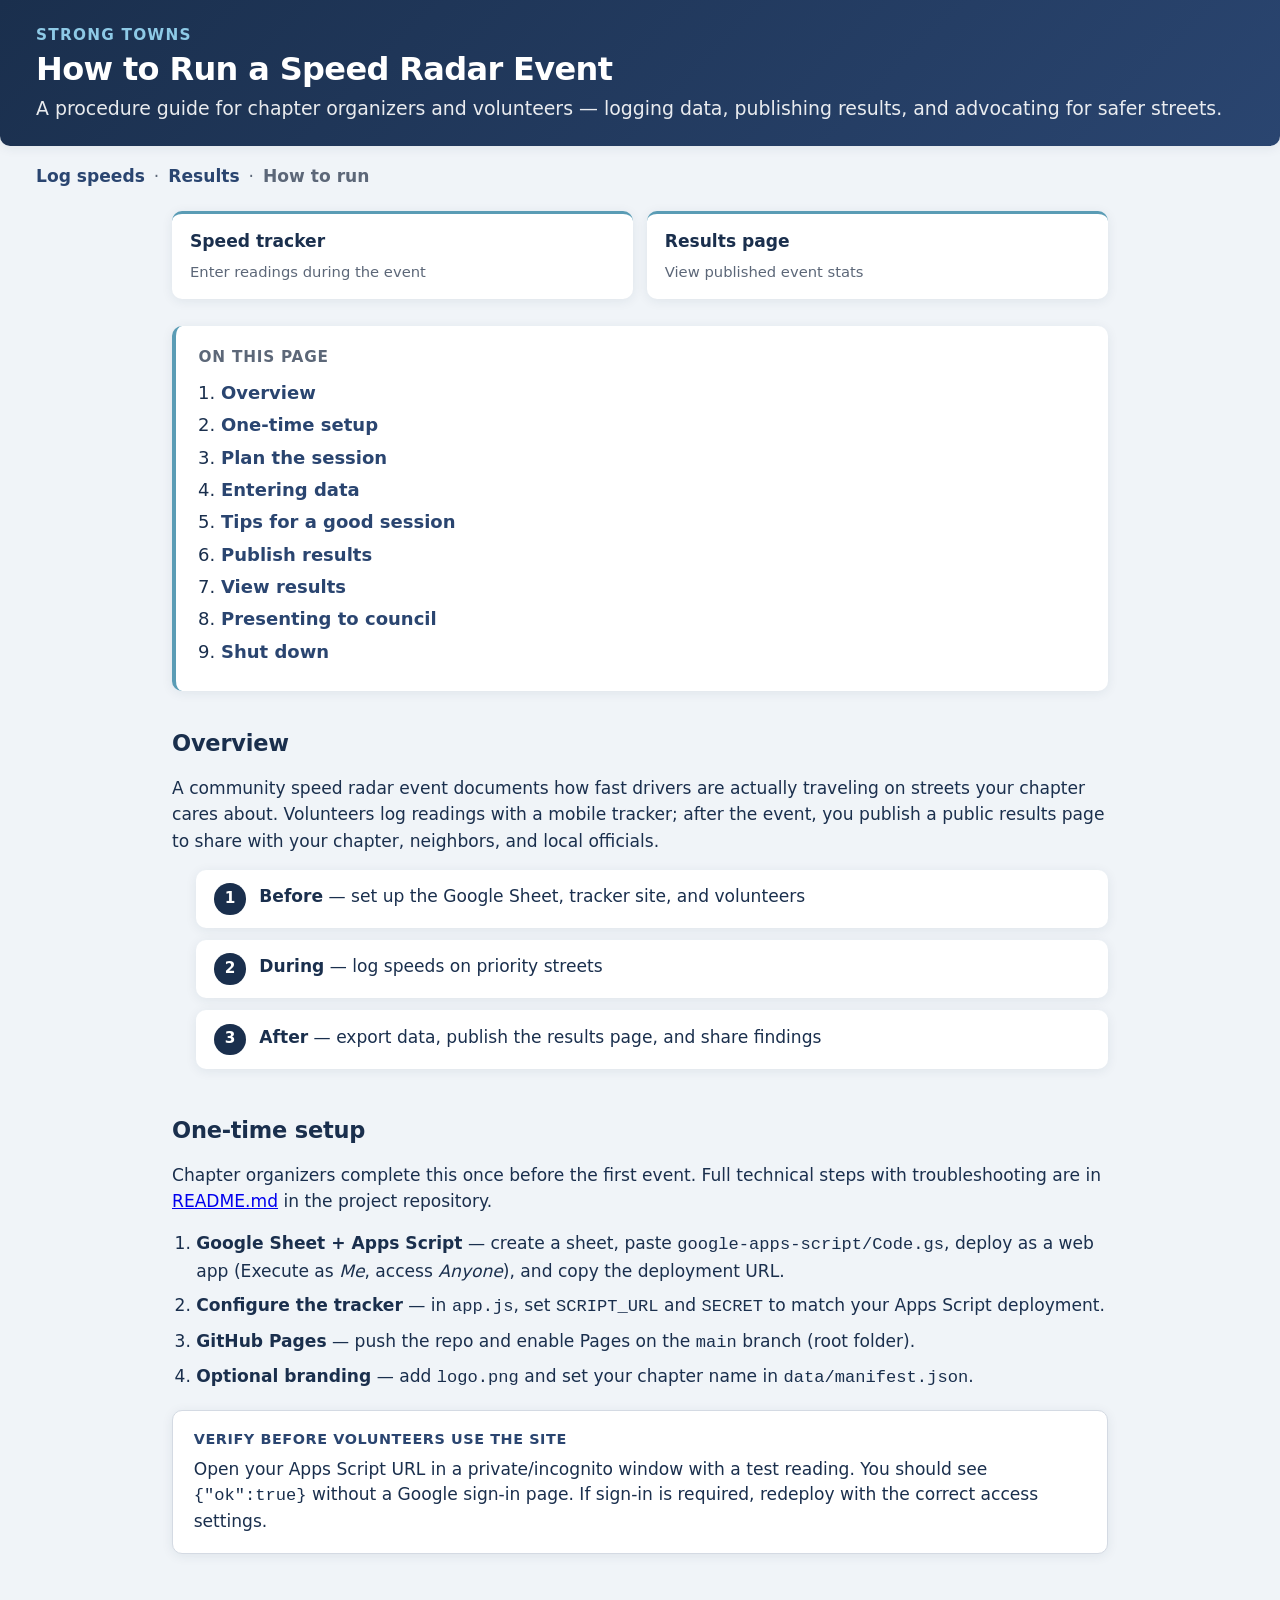
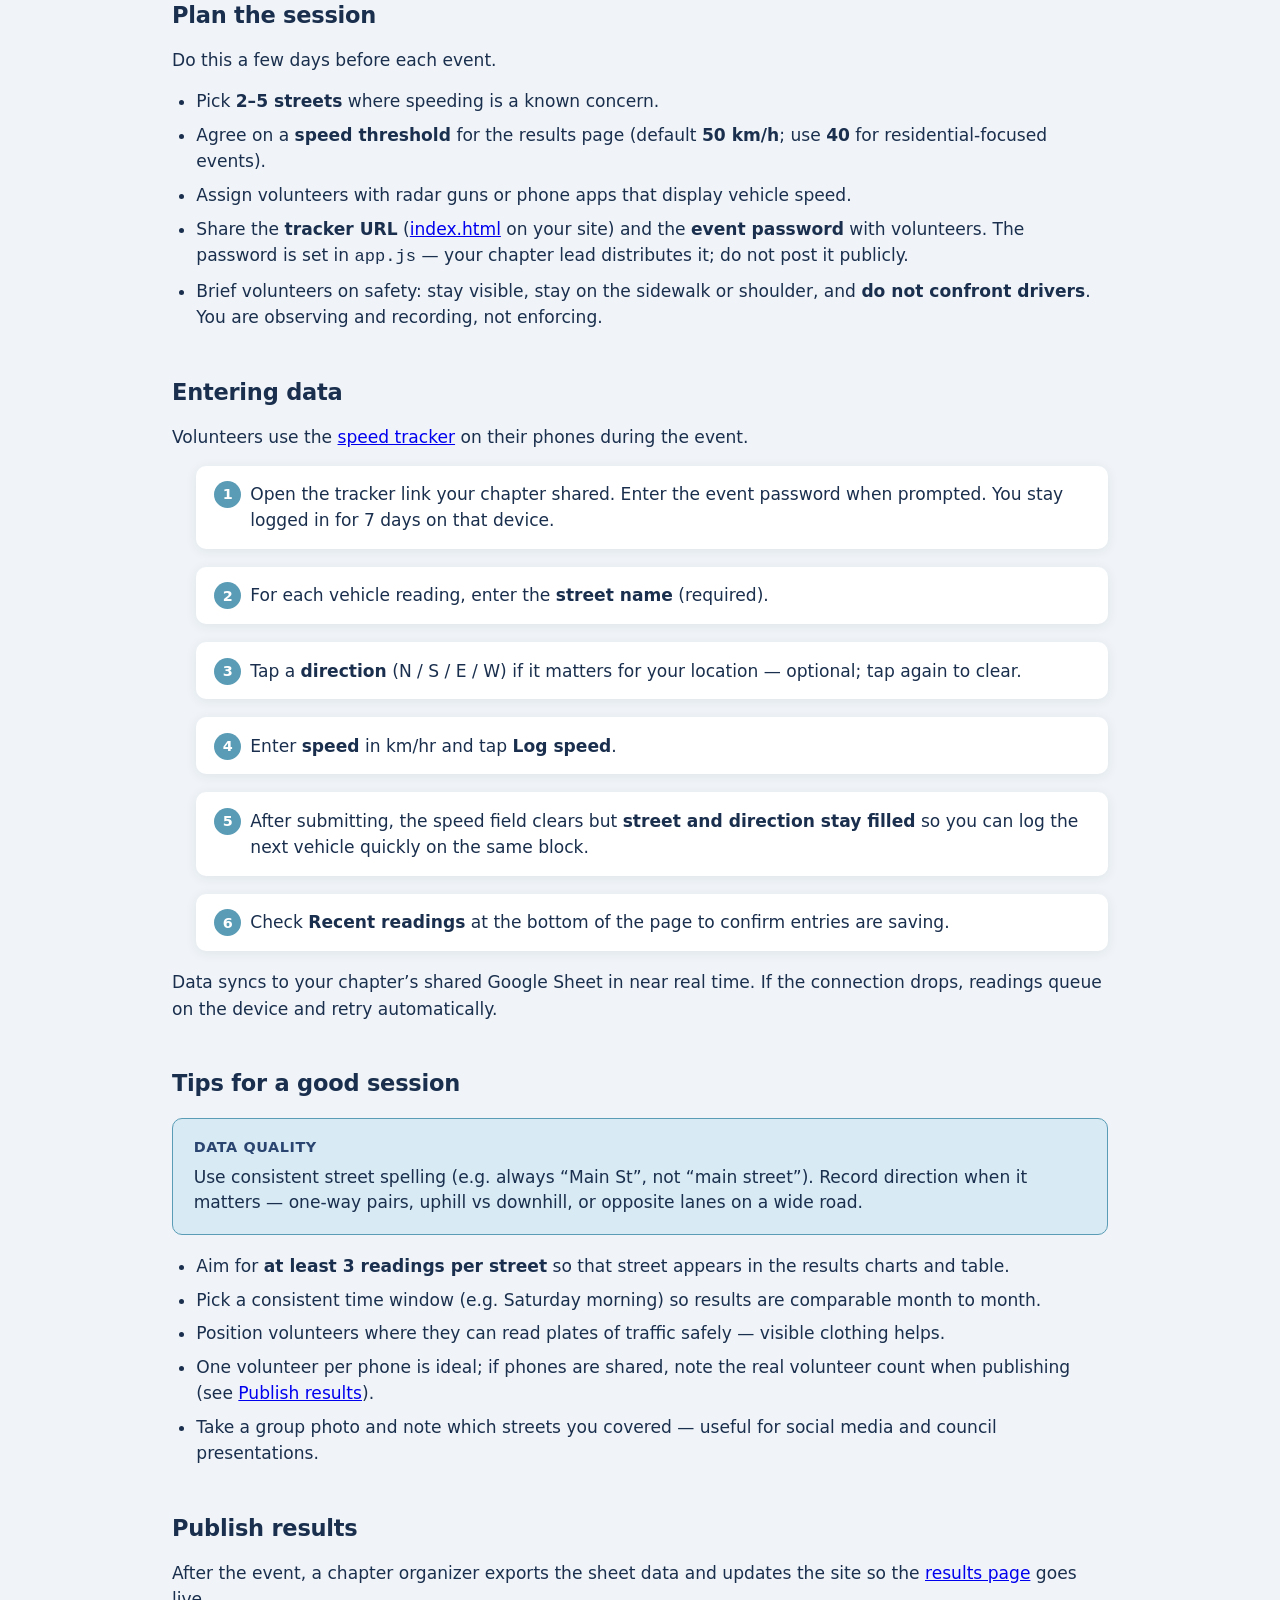
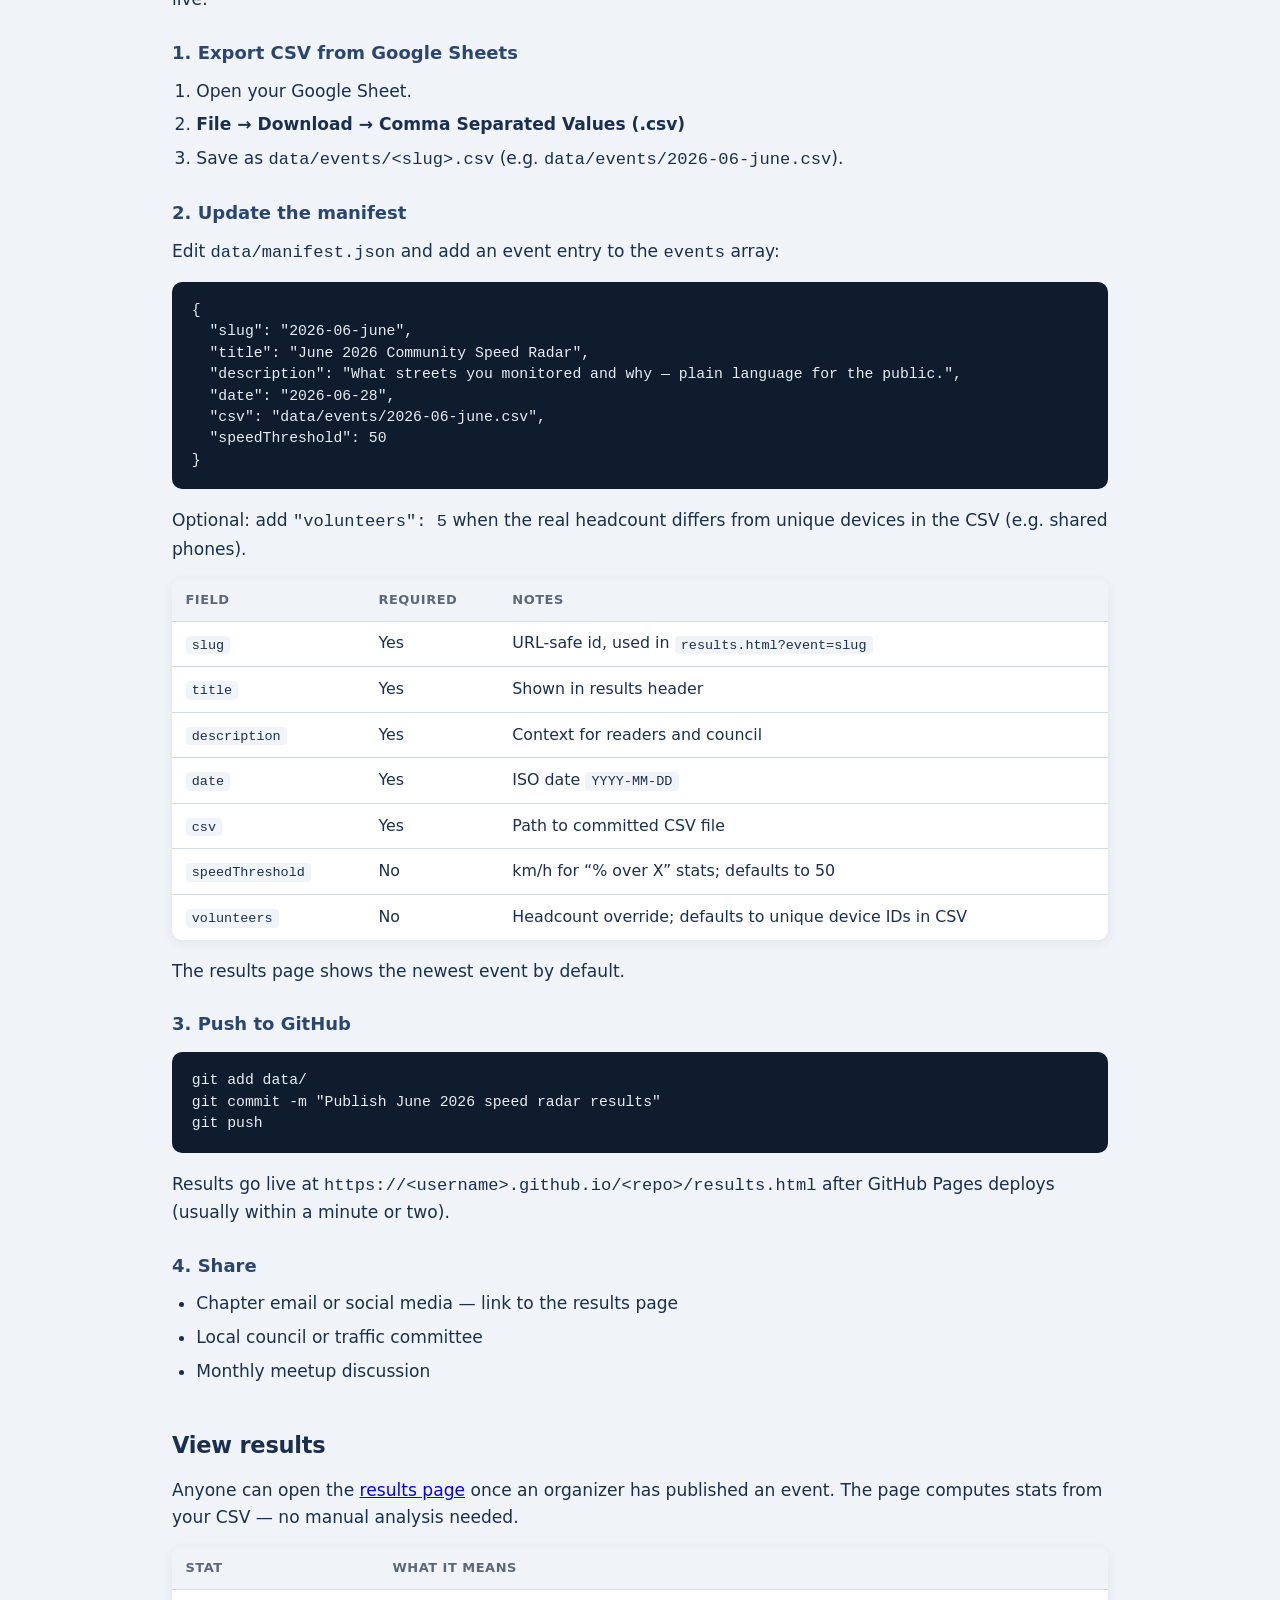
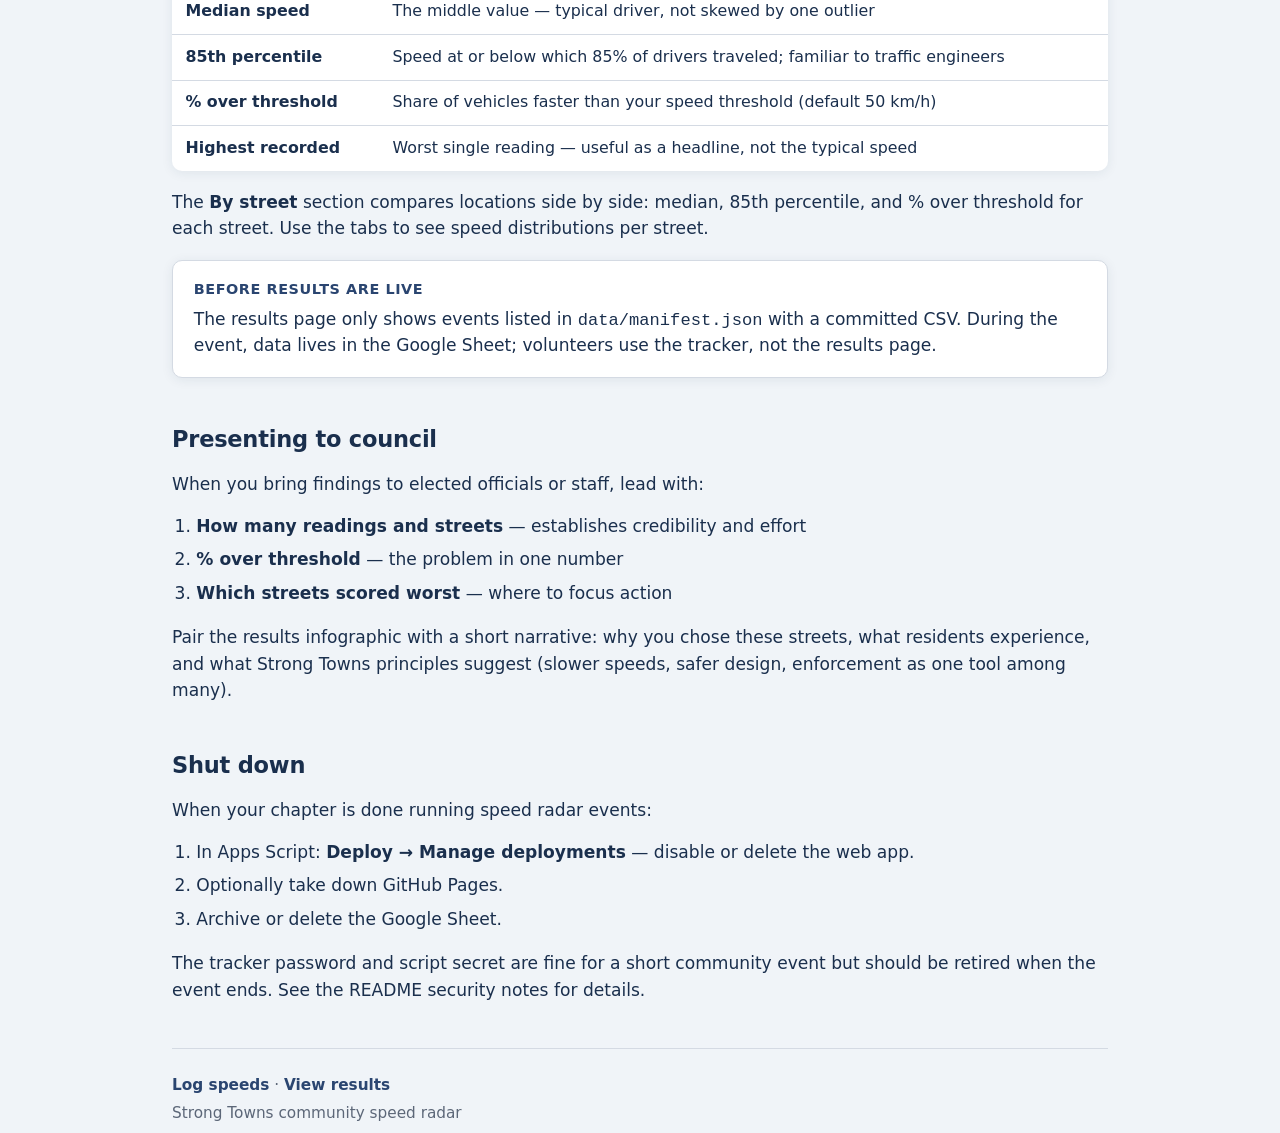
==== guide.html @ 22db04b5 "Add NF speed radar tracker for volunteer field logging. Mobile-first static site with Google Sheets " ====
<!DOCTYPE html>
<html lang="en">
<head>
  <meta charset="UTF-8">
  <meta name="viewport" content="width=device-width, initial-scale=1.0">
  <title>How to Run · Strong Towns Speed Radar</title>
  <link rel="icon" href="logo.png" type="image/png">
  <link rel="stylesheet" href="styles.css">
  <link rel="stylesheet" href="guide.css">
</head>
<body>
  <main id="guide-app">
    <header class="site-header site-header--guide">
      <div class="brand-text">
        <p class="eyebrow">Strong Towns</p>
        <h1>How to Run a Speed Radar Event</h1>
        <p class="tagline">A procedure guide for chapter organizers and volunteers — logging data, publishing results, and advocating for safer streets.</p>
      </div>
    </header>

    <nav class="site-nav" aria-label="Site">
      <a href="index.html">Log speeds</a>
      <span class="nav-sep">·</span>
      <a href="results.html">Results</a>
      <span class="nav-sep">·</span>
      <span class="nav-current">How to run</span>
    </nav>

    <div class="page-content page-content--prose">
    <div class="guide-links">
      <a class="guide-link-card" href="index.html">
        <strong>Speed tracker</strong>
        <span>Enter readings during the event</span>
      </a>
      <a class="guide-link-card" href="results.html">
        <strong>Results page</strong>
        <span>View published event stats</span>
      </a>
    </div>

    <nav class="guide-toc" aria-label="On this page">
      <h2>On this page</h2>
      <ol>
        <li><a href="#overview">Overview</a></li>
        <li><a href="#setup">One-time setup</a></li>
        <li><a href="#plan">Plan the session</a></li>
        <li><a href="#entering-data">Entering data</a></li>
        <li><a href="#tips">Tips for a good session</a></li>
        <li><a href="#publish">Publish results</a></li>
        <li><a href="#view-results">View results</a></li>
        <li><a href="#council">Presenting to council</a></li>
        <li><a href="#shutdown">Shut down</a></li>
      </ol>
    </nav>

    <section class="guide-section" id="overview">
      <h2>Overview</h2>
      <p>A community speed radar event documents how fast drivers are actually traveling on streets your chapter cares about. Volunteers log readings with a mobile tracker; after the event, you publish a public results page to share with your chapter, neighbors, and local officials.</p>
      <ol class="guide-phase-list">
        <li>
          <span class="guide-phase-num">1</span>
          <span><strong>Before</strong> — set up the Google Sheet, tracker site, and volunteers</span>
        </li>
        <li>
          <span class="guide-phase-num">2</span>
          <span><strong>During</strong> — log speeds on priority streets</span>
        </li>
        <li>
          <span class="guide-phase-num">3</span>
          <span><strong>After</strong> — export data, publish the results page, and share findings</span>
        </li>
      </ol>
    </section>

    <section class="guide-section" id="setup">
      <h2>One-time setup</h2>
      <p>Chapter organizers complete this once before the first event. Full technical steps with troubleshooting are in <a href="README.md">README.md</a> in the project repository.</p>
      <ol>
        <li><strong>Google Sheet + Apps Script</strong> — create a sheet, paste <code>google-apps-script/Code.gs</code>, deploy as a web app (Execute as <em>Me</em>, access <em>Anyone</em>), and copy the deployment URL.</li>
        <li><strong>Configure the tracker</strong> — in <code>app.js</code>, set <code>SCRIPT_URL</code> and <code>SECRET</code> to match your Apps Script deployment.</li>
        <li><strong>GitHub Pages</strong> — push the repo and enable Pages on the <code>main</code> branch (root folder).</li>
        <li><strong>Optional branding</strong> — add <code>logo.png</code> and set your chapter name in <code>data/manifest.json</code>.</li>
      </ol>
      <div class="guide-callout guide-callout--note">
        <strong>Verify before volunteers use the site</strong>
        Open your Apps Script URL in a private/incognito window with a test reading. You should see <code>{"ok":true}</code> without a Google sign-in page. If sign-in is required, redeploy with the correct access settings.
      </div>
    </section>

    <section class="guide-section" id="plan">
      <h2>Plan the session</h2>
      <p>Do this a few days before each event.</p>
      <ul>
        <li>Pick <strong>2–5 streets</strong> where speeding is a known concern.</li>
        <li>Agree on a <strong>speed threshold</strong> for the results page (default <strong>50 km/h</strong>; use <strong>40</strong> for residential-focused events).</li>
        <li>Assign volunteers with radar guns or phone apps that display vehicle speed.</li>
        <li>Share the <strong>tracker URL</strong> (<a href="index.html">index.html</a> on your site) and the <strong>event password</strong> with volunteers. The password is set in <code>app.js</code> — your chapter lead distributes it; do not post it publicly.</li>
        <li>Brief volunteers on safety: stay visible, stay on the sidewalk or shoulder, and <strong>do not confront drivers</strong>. You are observing and recording, not enforcing.</li>
      </ul>
    </section>

    <section class="guide-section" id="entering-data">
      <h2>Entering data</h2>
      <p>Volunteers use the <a href="index.html">speed tracker</a> on their phones during the event.</p>
      <ol class="guide-steps">
        <li>Open the tracker link your chapter shared. Enter the event password when prompted. You stay logged in for 7 days on that device.</li>
        <li>For each vehicle reading, enter the <strong>street name</strong> (required).</li>
        <li>Tap a <strong>direction</strong> (N / S / E / W) if it matters for your location — optional; tap again to clear.</li>
        <li>Enter <strong>speed</strong> in km/hr and tap <strong>Log speed</strong>.</li>
        <li>After submitting, the speed field clears but <strong>street and direction stay filled</strong> so you can log the next vehicle quickly on the same block.</li>
        <li>Check <strong>Recent readings</strong> at the bottom of the page to confirm entries are saving.</li>
      </ol>
      <p>Data syncs to your chapter’s shared Google Sheet in near real time. If the connection drops, readings queue on the device and retry automatically.</p>
    </section>

    <section class="guide-section" id="tips">
      <h2>Tips for a good session</h2>
      <div class="guide-callout guide-callout--tip">
        <strong>Data quality</strong>
        Use consistent street spelling (e.g. always “Main St”, not “main street”). Record direction when it matters — one-way pairs, uphill vs downhill, or opposite lanes on a wide road.
      </div>
      <ul>
        <li>Aim for <strong>at least 3 readings per street</strong> so that street appears in the results charts and table.</li>
        <li>Pick a consistent time window (e.g. Saturday morning) so results are comparable month to month.</li>
        <li>Position volunteers where they can read plates of traffic safely — visible clothing helps.</li>
        <li>One volunteer per phone is ideal; if phones are shared, note the real volunteer count when publishing (see <a href="#publish">Publish results</a>).</li>
        <li>Take a group photo and note which streets you covered — useful for social media and council presentations.</li>
      </ul>
    </section>

    <section class="guide-section" id="publish">
      <h2>Publish results</h2>
      <p>After the event, a chapter organizer exports the sheet data and updates the site so the <a href="results.html">results page</a> goes live.</p>

      <h3>1. Export CSV from Google Sheets</h3>
      <ol>
        <li>Open your Google Sheet.</li>
        <li><strong>File → Download → Comma Separated Values (.csv)</strong></li>
        <li>Save as <code>data/events/&lt;slug&gt;.csv</code> (e.g. <code>data/events/2026-06-june.csv</code>).</li>
      </ol>

      <h3>2. Update the manifest</h3>
      <p>Edit <code>data/manifest.json</code> and add an event entry to the <code>events</code> array:</p>
      <pre class="guide-code"><code>{
  "slug": "2026-06-june",
  "title": "June 2026 Community Speed Radar",
  "description": "What streets you monitored and why — plain language for the public.",
  "date": "2026-06-28",
  "csv": "data/events/2026-06-june.csv",
  "speedThreshold": 50
}</code></pre>
      <p>Optional: add <code>"volunteers": 5</code> when the real headcount differs from unique devices in the CSV (e.g. shared phones).</p>
      <div class="guide-table-wrap">
        <table class="guide-table">
          <thead>
            <tr>
              <th>Field</th>
              <th>Required</th>
              <th>Notes</th>
            </tr>
          </thead>
          <tbody>
            <tr>
              <td><code>slug</code></td>
              <td>Yes</td>
              <td>URL-safe id, used in <code>results.html?event=slug</code></td>
            </tr>
            <tr>
              <td><code>title</code></td>
              <td>Yes</td>
              <td>Shown in results header</td>
            </tr>
            <tr>
              <td><code>description</code></td>
              <td>Yes</td>
              <td>Context for readers and council</td>
            </tr>
            <tr>
              <td><code>date</code></td>
              <td>Yes</td>
              <td>ISO date <code>YYYY-MM-DD</code></td>
            </tr>
            <tr>
              <td><code>csv</code></td>
              <td>Yes</td>
              <td>Path to committed CSV file</td>
            </tr>
            <tr>
              <td><code>speedThreshold</code></td>
              <td>No</td>
              <td>km/h for “% over X” stats; defaults to 50</td>
            </tr>
            <tr>
              <td><code>volunteers</code></td>
              <td>No</td>
              <td>Headcount override; defaults to unique device IDs in CSV</td>
            </tr>
          </tbody>
        </table>
      </div>
      <p>The results page shows the newest event by default.</p>

      <h3>3. Push to GitHub</h3>
      <pre class="guide-code"><code>git add data/
git commit -m "Publish June 2026 speed radar results"
git push</code></pre>
      <p>Results go live at <code>https://&lt;username&gt;.github.io/&lt;repo&gt;/results.html</code> after GitHub Pages deploys (usually within a minute or two).</p>

      <h3>4. Share</h3>
      <ul>
        <li>Chapter email or social media — link to the results page</li>
        <li>Local council or traffic committee</li>
        <li>Monthly meetup discussion</li>
      </ul>
    </section>

    <section class="guide-section" id="view-results">
      <h2>View results</h2>
      <p>Anyone can open the <a href="results.html">results page</a> once an organizer has published an event. The page computes stats from your CSV — no manual analysis needed.</p>
      <div class="guide-table-wrap">
        <table class="guide-table">
          <thead>
            <tr>
              <th>Stat</th>
              <th>What it means</th>
            </tr>
          </thead>
          <tbody>
            <tr>
              <td><strong>Median speed</strong></td>
              <td>The middle value — typical driver, not skewed by one outlier</td>
            </tr>
            <tr>
              <td><strong>85th percentile</strong></td>
              <td>Speed at or below which 85% of drivers traveled; familiar to traffic engineers</td>
            </tr>
            <tr>
              <td><strong>% over threshold</strong></td>
              <td>Share of vehicles faster than your speed threshold (default 50 km/h)</td>
            </tr>
            <tr>
              <td><strong>Highest recorded</strong></td>
              <td>Worst single reading — useful as a headline, not the typical speed</td>
            </tr>
          </tbody>
        </table>
      </div>
      <p>The <strong>By street</strong> section compares locations side by side: median, 85th percentile, and % over threshold for each street. Use the tabs to see speed distributions per street.</p>
      <div class="guide-callout guide-callout--note">
        <strong>Before results are live</strong>
        The results page only shows events listed in <code>data/manifest.json</code> with a committed CSV. During the event, data lives in the Google Sheet; volunteers use the tracker, not the results page.
      </div>
    </section>

    <section class="guide-section" id="council">
      <h2>Presenting to council</h2>
      <p>When you bring findings to elected officials or staff, lead with:</p>
      <ol>
        <li><strong>How many readings and streets</strong> — establishes credibility and effort</li>
        <li><strong>% over threshold</strong> — the problem in one number</li>
        <li><strong>Which streets scored worst</strong> — where to focus action</li>
      </ol>
      <p>Pair the results infographic with a short narrative: why you chose these streets, what residents experience, and what Strong Towns principles suggest (slower speeds, safer design, enforcement as one tool among many).</p>
    </section>

    <section class="guide-section" id="shutdown">
      <h2>Shut down</h2>
      <p>When your chapter is done running speed radar events:</p>
      <ol>
        <li>In Apps Script: <strong>Deploy → Manage deployments</strong> — disable or delete the web app.</li>
        <li>Optionally take down GitHub Pages.</li>
        <li>Archive or delete the Google Sheet.</li>
      </ol>
      <p>The tracker password and script secret are fine for a short community event but should be retired when the event ends. See the README security notes for details.</p>
    </section>

    <footer class="site-footer">
      <p><a href="index.html">Log speeds</a> · <a href="results.html">View results</a></p>
      <p>Strong Towns community speed radar</p>
    </footer>
    </div>
  </main>
</body>
</html>
---- styles.css ----
*,
*::before,
*::after {
  box-sizing: border-box;
}

.sr-only {
  position: absolute;
  width: 1px;
  height: 1px;
  padding: 0;
  margin: -1px;
  overflow: hidden;
  clip: rect(0, 0, 0, 0);
  white-space: nowrap;
  border: 0;
}

:root {
  --st-navy: #1a2f4d;
  --st-navy-dark: #0f1c2e;
  --st-navy-mid: #2a4570;
  --st-accent: #8ecae6;
  --st-accent-dark: #5a9cb5;
  --bg: #f0f4f8;
  --surface: #ffffff;
  --text: #1a2f4d;
  --muted: #5c6778;
  --border: #d4dae3;
  --error: #b42318;
  --success: #1e6b3a;
  --radius: 10px;
  --shadow: 0 2px 12px rgba(26, 47, 77, 0.08);
  --page-max-width: 72rem;
  --page-padding: clamp(1rem, 3vw, 2rem);
  --content-narrow: 32rem;
}

html {
  font-size: 18px;
}

body {
  margin: 0;
  min-height: 100dvh;
  font-family: system-ui, -apple-system, "Segoe UI", Roboto, sans-serif;
  background: var(--bg);
  color: var(--text);
  line-height: 1.45;
}

h1 {
  margin: 0;
  font-size: 1.55rem;
  font-weight: 800;
  letter-spacing: -0.02em;
  line-height: 1.15;
}

.site-header h1 {
  font-size: 2rem;
}

.overlay-card {
  max-width: 28rem;
  margin: 0 auto;
  padding: 1.25rem;
}

#app,
#results-app,
#guide-app {
  max-width: var(--page-max-width);
  margin: 0 auto;
  padding: 1.25rem var(--page-padding);
}

.site-header {
  display: flex;
  align-items: center;
  gap: 1rem;
  margin: -1.25rem -1.25rem 1.5rem;
  padding: 1.25rem;
  background: linear-gradient(135deg, var(--st-navy) 0%, var(--st-navy-mid) 100%);
  color: #fff;
  border-radius: 0 0 var(--radius) var(--radius);
  box-shadow: var(--shadow);
}

.site-header--compact {
  margin: 0 0 1.5rem;
  border-radius: var(--radius);
}

.site-header--tracker,
.site-header--results,
.site-header--guide {
  margin: -1.25rem calc(-1 * var(--page-padding)) 1rem;
  padding: 1.35rem var(--page-padding);
}

.site-header--tracker h1,
.site-header--results h1,
.site-header--guide h1 {
  font-size: clamp(1.5rem, 2.5vw, 1.85rem);
}

.site-nav {
  display: flex;
  flex-wrap: wrap;
  align-items: center;
  justify-content: flex-start;
  gap: 0.5rem;
  width: 100%;
  margin: 0 0 1.25rem;
  padding: 0;
  font-size: 0.95rem;
}

.site-nav a {
  color: var(--st-navy-mid);
  font-weight: 600;
  text-decoration: none;
}

.site-nav a:hover {
  text-decoration: underline;
}

.site-nav .nav-sep {
  color: var(--muted);
}

.site-nav .nav-current {
  color: var(--muted);
  font-weight: 600;
}

.page-content {
  width: 100%;
  margin-inline: auto;
}

.page-content--tracker {
  max-width: var(--content-narrow);
}

.page-content--tracker .site-footer {
  text-align: left;
}

@media (min-width: 768px) {
  .page-content--tracker {
    max-width: 28rem;
  }
}

.page-content--prose {
  max-width: 52rem;
}

.page-content--prose .site-footer {
  text-align: left;
}

.site-footer {
  margin-top: 2.5rem;
  padding-top: 1rem;
  border-top: 1px solid var(--border);
  font-size: 0.85rem;
  color: var(--muted);
  text-align: center;
}

.site-footer a {
  color: var(--st-navy-mid);
  font-weight: 600;
  text-decoration: none;
}

.site-footer a:hover {
  text-decoration: underline;
}

.site-footer p {
  margin: 0.35rem 0;
}

.footer-credit {
  margin-top: 0.5rem;
  font-size: 0.75rem;
}

.logo-wrap {
  flex-shrink: 0;
  line-height: 0;
}

.site-header .logo-wrap {
  background: transparent;
  padding: 0;
}

.logo-wrap[hidden] {
  display: none !important;
}

.logo {
  display: block;
  width: 5.5rem;
  height: auto;
  max-height: 3.25rem;
  object-fit: contain;
}

.brand-text {
  min-width: 0;
}

.site-header .eyebrow {
  margin: 0 0 0.25rem;
  font-size: 0.85rem;
  font-weight: 700;
  letter-spacing: 0.08em;
  text-transform: uppercase;
  color: var(--st-accent);
}

.site-header .tagline {
  margin: 0.4rem 0 0;
  font-size: 1.05rem;
  line-height: 1.4;
  color: rgba(255, 255, 255, 0.9);
}

.overlay {
  position: fixed;
  inset: 0;
  align-items: center;
  justify-content: center;
  background: var(--bg);
  z-index: 100;
  padding: 1rem;
}

.overlay:not([hidden]) {
  display: flex;
}

.overlay[hidden],
main[hidden] {
  display: none !important;
}

.overlay-card {
  width: 100%;
  background: var(--surface);
  border-radius: var(--radius);
  box-shadow: var(--shadow);
  padding: 1.25rem;
}

.field {
  margin-bottom: 1.25rem;
}

label,
legend {
  display: block;
  font-weight: 700;
  font-size: 0.9rem;
  color: var(--st-navy);
  margin-bottom: 0.4rem;
}

fieldset {
  border: none;
  margin: 0;
  padding: 0;
}

input[type="text"],
input[type="number"],
input[type="password"] {
  width: 100%;
  padding: 0.75rem 0.9rem;
  font-size: 1.1rem;
  border: 2px solid var(--border);
  border-radius: var(--radius);
  background: var(--surface);
  color: var(--text);
}

input::placeholder {
  color: #9aa3b0;
}

input:focus {
  outline: 2px solid var(--st-accent-dark);
  outline-offset: 1px;
  border-color: var(--st-navy-mid);
}

.segmented {
  display: grid;
  grid-template-columns: repeat(4, 1fr);
  gap: 0.5rem;
}

.dir-btn {
  display: flex;
  align-items: center;
  justify-content: center;
  min-height: 3rem;
  margin: 0;
  font-size: 1.2rem;
  font-weight: 700;
  border: 2px solid var(--border);
  border-radius: var(--radius);
  background: var(--surface);
  cursor: pointer;
  user-select: none;
  color: var(--st-navy);
  font-family: inherit;
}

.dir-btn.active {
  background: var(--st-accent);
  border-color: var(--st-accent-dark);
  color: var(--st-navy-dark);
}

.dir-btn:focus-visible {
  outline: 2px solid var(--st-accent-dark);
  outline-offset: 2px;
}

button[type="submit"] {
  width: 100%;
  min-height: 3.25rem;
  font-size: 1.05rem;
  font-weight: 700;
  letter-spacing: 0.02em;
  color: #fff;
  background: var(--st-navy);
  border: none;
  border-radius: var(--radius);
  cursor: pointer;
  box-shadow: var(--shadow);
}

button[type="submit"]:hover {
  background: var(--st-navy-dark);
}

button[type="submit"]:disabled {
  opacity: 0.6;
  cursor: not-allowed;
}

button.success {
  background: var(--success);
}

.error {
  color: var(--error);
  font-size: 0.9rem;
  margin: 0.5rem 0;
}

footer {
  margin-top: 2rem;
  padding-top: 1rem;
  border-top: 1px solid var(--border);
  font-size: 0.8rem;
  color: var(--muted);
}

footer p {
  margin: 0.25rem 0;
}

#radar-form {
  background: var(--surface);
  padding: 1.15rem;
  border-radius: var(--radius);
  box-shadow: var(--shadow);
}

#queue-line {
  color: var(--st-accent-dark);
}

.recent-section {
  margin-top: 1.75rem;
  padding-top: 1.25rem;
  border-top: 1px solid var(--border);
}

.recent-section h2 {
  margin: 0 0 0.75rem;
  font-size: 0.85rem;
  font-weight: 700;
  letter-spacing: 0.06em;
  text-transform: uppercase;
  color: var(--muted);
}

.recent-list {
  list-style: none;
  margin: 0;
  padding: 0;
}

.recent-list li {
  display: flex;
  justify-content: space-between;
  gap: 0.75rem;
  padding: 0.65rem 0.75rem;
  margin-bottom: 0.35rem;
  background: var(--surface);
  border-radius: 8px;
  border-left: 3px solid var(--st-accent-dark);
  font-size: 0.95rem;
  box-shadow: 0 1px 4px rgba(26, 47, 77, 0.05);
}

.recent-list li:last-child {
  margin-bottom: 0;
}

.recent-main {
  font-weight: 600;
  color: var(--st-navy);
}

.recent-meta {
  color: var(--muted);
  font-size: 0.8rem;
  white-space: nowrap;
}
---- guide.css ----
.guide-toc {
  margin-bottom: 2rem;
  padding: 1.1rem 1.25rem;
  background: var(--surface);
  border-radius: var(--radius);
  box-shadow: var(--shadow);
  border-left: 4px solid var(--st-accent-dark);
}

.guide-toc h2 {
  margin: 0 0 0.65rem;
  font-size: 0.85rem;
  font-weight: 800;
  text-transform: uppercase;
  letter-spacing: 0.05em;
  color: var(--muted);
}

.guide-toc ol {
  margin: 0;
  padding-left: 1.25rem;
}

.guide-toc li {
  margin: 0.35rem 0;
}

.guide-toc a {
  color: var(--st-navy-mid);
  font-weight: 600;
  text-decoration: none;
}

.guide-toc a:hover {
  text-decoration: underline;
}

.guide-section {
  margin-bottom: 2.5rem;
  scroll-margin-top: 1rem;
}

.guide-section h2 {
  margin: 0 0 0.85rem;
  font-size: 1.25rem;
  font-weight: 800;
  color: var(--st-navy);
  letter-spacing: -0.01em;
}

.guide-section h3 {
  margin: 1.5rem 0 0.65rem;
  font-size: 1rem;
  font-weight: 700;
  color: var(--st-navy-mid);
}

.guide-section p,
.guide-section li {
  font-size: 0.95rem;
  line-height: 1.55;
}

.guide-section p {
  margin: 0 0 0.85rem;
}

.guide-section ul,
.guide-section ol {
  margin: 0 0 1rem;
  padding-left: 1.35rem;
}

.guide-section li {
  margin: 0.4rem 0;
}

.guide-section li ul {
  margin-top: 0.35rem;
}

.guide-phase-list {
  list-style: none;
  padding: 0;
  margin: 0 0 1rem;
}

.guide-phase-list li {
  display: flex;
  gap: 0.75rem;
  align-items: flex-start;
  margin: 0.65rem 0;
  padding: 0.75rem 1rem;
  background: var(--surface);
  border-radius: var(--radius);
  box-shadow: var(--shadow);
}

.guide-phase-num {
  flex-shrink: 0;
  width: 1.75rem;
  height: 1.75rem;
  display: flex;
  align-items: center;
  justify-content: center;
  font-size: 0.85rem;
  font-weight: 800;
  color: #fff;
  background: var(--st-navy);
  border-radius: 50%;
}

.guide-callout {
  margin: 1rem 0;
  padding: 1rem 1.15rem;
  border-radius: var(--radius);
  font-size: 0.95rem;
  line-height: 1.5;
}

.guide-callout--tip {
  background: rgba(142, 202, 230, 0.25);
  border: 1px solid var(--st-accent-dark);
  color: var(--st-navy);
}

.guide-callout--note {
  background: var(--surface);
  border: 1px solid var(--border);
  box-shadow: var(--shadow);
  color: var(--text);
}

.guide-callout strong {
  display: block;
  margin-bottom: 0.35rem;
  font-size: 0.8rem;
  font-weight: 800;
  text-transform: uppercase;
  letter-spacing: 0.04em;
  color: var(--st-navy-mid);
}

.guide-steps {
  list-style: none;
  padding: 0;
  margin: 0 0 1rem;
  counter-reset: step;
}

.guide-steps > li {
  position: relative;
  margin: 0 0 1rem;
  padding: 0.85rem 1rem 0.85rem 3rem;
  background: var(--surface);
  border-radius: var(--radius);
  box-shadow: var(--shadow);
  counter-increment: step;
}

.guide-steps > li::before {
  content: counter(step);
  position: absolute;
  left: 1rem;
  top: 0.85rem;
  width: 1.5rem;
  height: 1.5rem;
  display: flex;
  align-items: center;
  justify-content: center;
  font-size: 0.8rem;
  font-weight: 800;
  color: #fff;
  background: var(--st-accent-dark);
  border-radius: 50%;
}

.guide-code {
  margin: 0.85rem 0 1rem;
  padding: 1rem 1.1rem;
  overflow-x: auto;
  font-size: 0.82rem;
  line-height: 1.45;
  background: var(--st-navy-dark);
  color: #e8edf3;
  border-radius: var(--radius);
}

.guide-code code {
  font-family: ui-monospace, "Cascadia Code", "Consolas", monospace;
  white-space: pre;
}

.guide-table-wrap {
  overflow-x: auto;
  margin: 1rem 0;
  background: var(--surface);
  border-radius: var(--radius);
  box-shadow: var(--shadow);
}

.guide-table {
  width: 100%;
  border-collapse: collapse;
  font-size: 0.88rem;
}

.guide-table th,
.guide-table td {
  padding: 0.6rem 0.75rem;
  text-align: left;
  border-bottom: 1px solid var(--border);
  vertical-align: top;
}

.guide-table th {
  font-size: 0.72rem;
  font-weight: 700;
  text-transform: uppercase;
  letter-spacing: 0.04em;
  color: var(--muted);
  background: var(--bg);
}

.guide-table tbody tr:last-child td {
  border-bottom: none;
}

.guide-table code {
  font-size: 0.85em;
  background: var(--bg);
  padding: 0.1rem 0.35rem;
  border-radius: 4px;
}

.guide-links {
  display: flex;
  flex-wrap: wrap;
  gap: 0.75rem;
  margin: 0 0 1.5rem;
}

.guide-link-card {
  flex: 1 1 12rem;
  padding: 0.85rem 1rem;
  background: var(--surface);
  border-radius: var(--radius);
  box-shadow: var(--shadow);
  text-decoration: none;
  color: inherit;
  border-top: 3px solid var(--st-accent-dark);
  transition: box-shadow 0.15s;
}

.guide-link-card:hover {
  box-shadow: 0 4px 16px rgba(26, 47, 77, 0.12);
}

.guide-link-card strong {
  display: block;
  font-size: 0.95rem;
  color: var(--st-navy);
  margin-bottom: 0.2rem;
}

.guide-link-card span {
  font-size: 0.82rem;
  color: var(--muted);
}
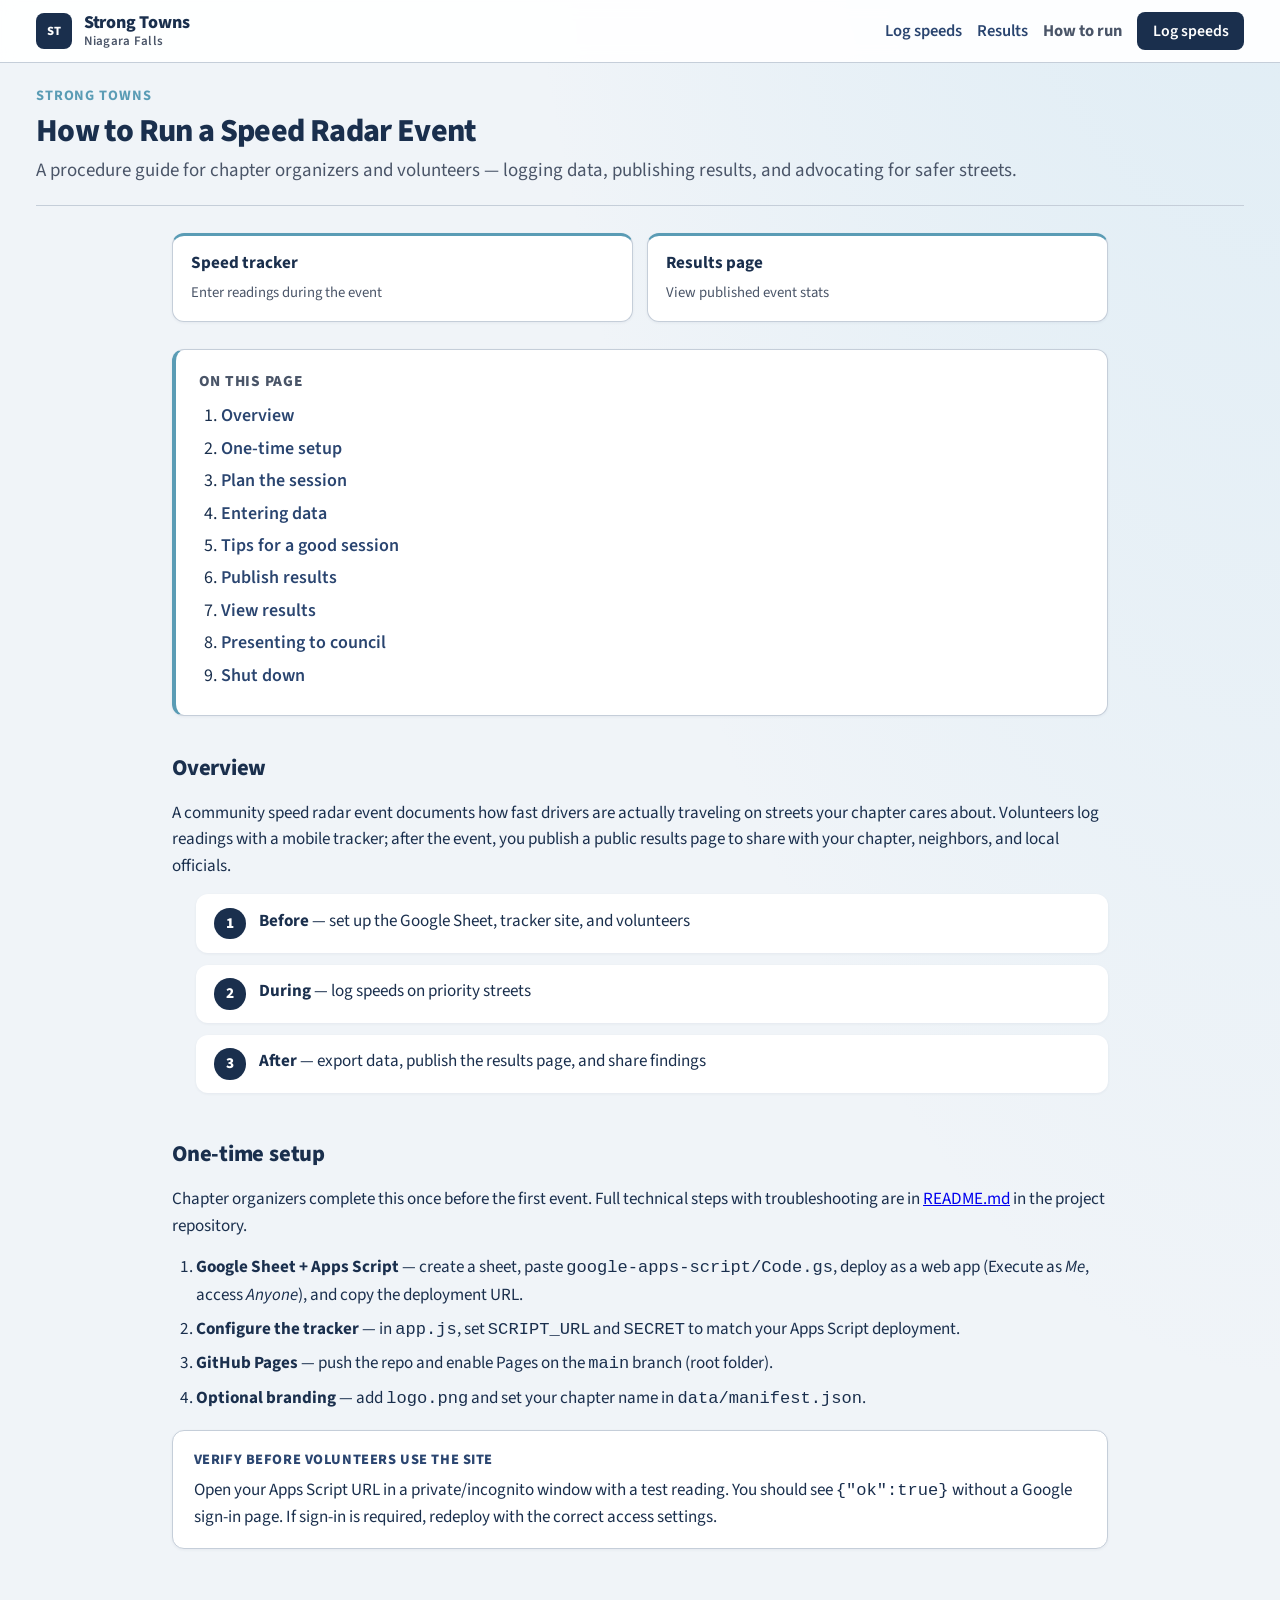
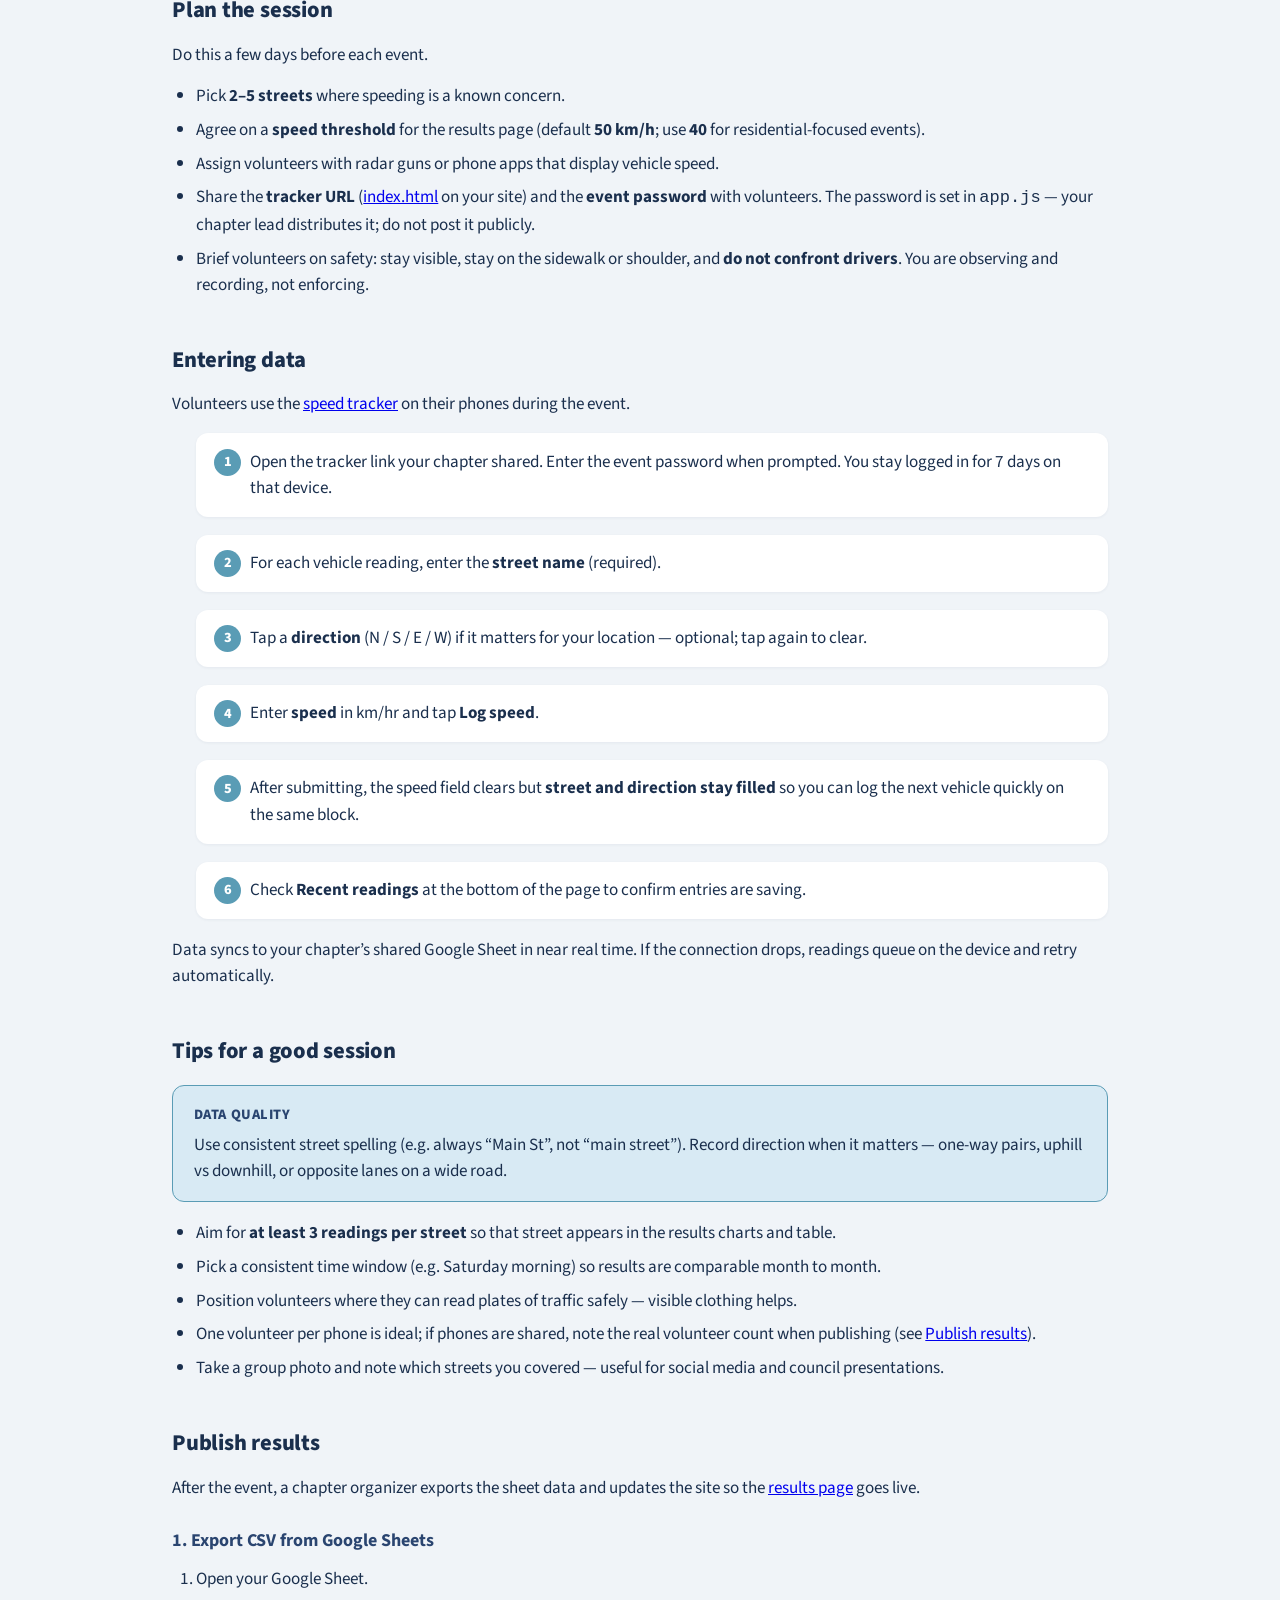
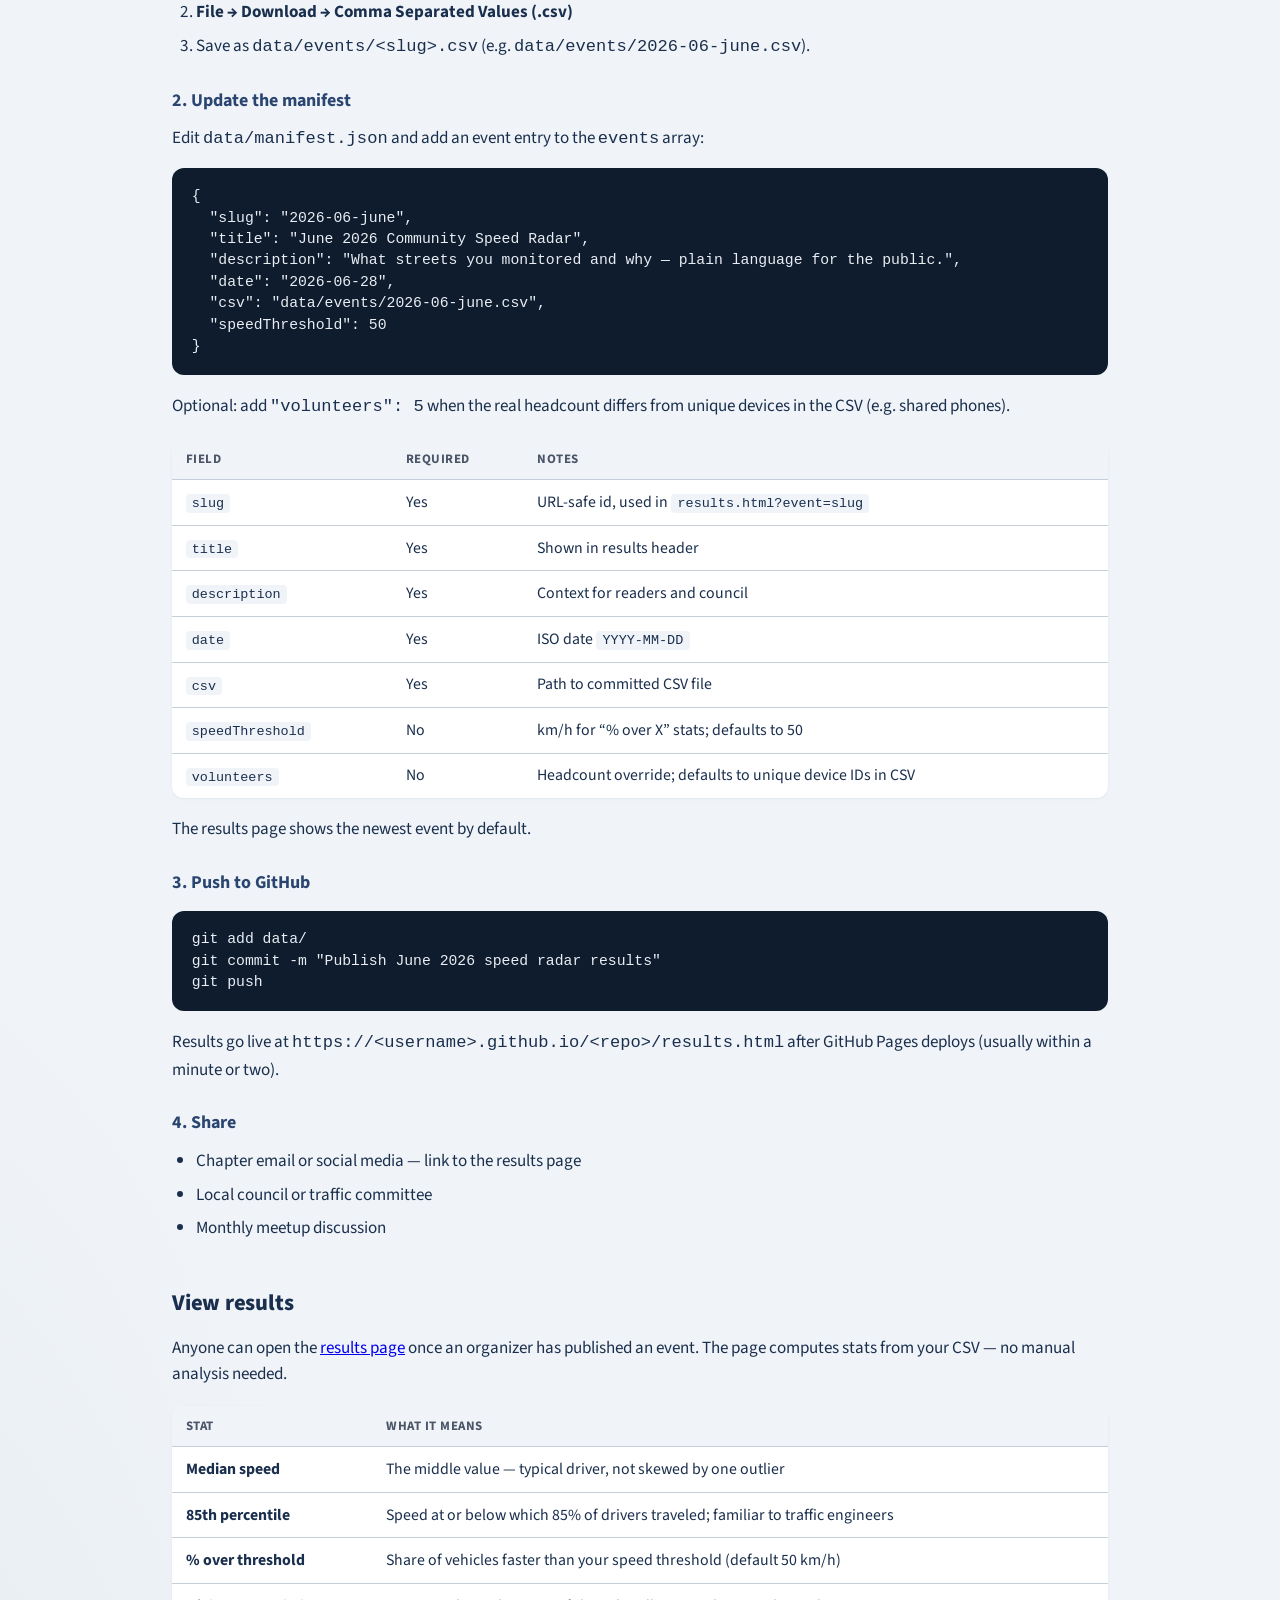
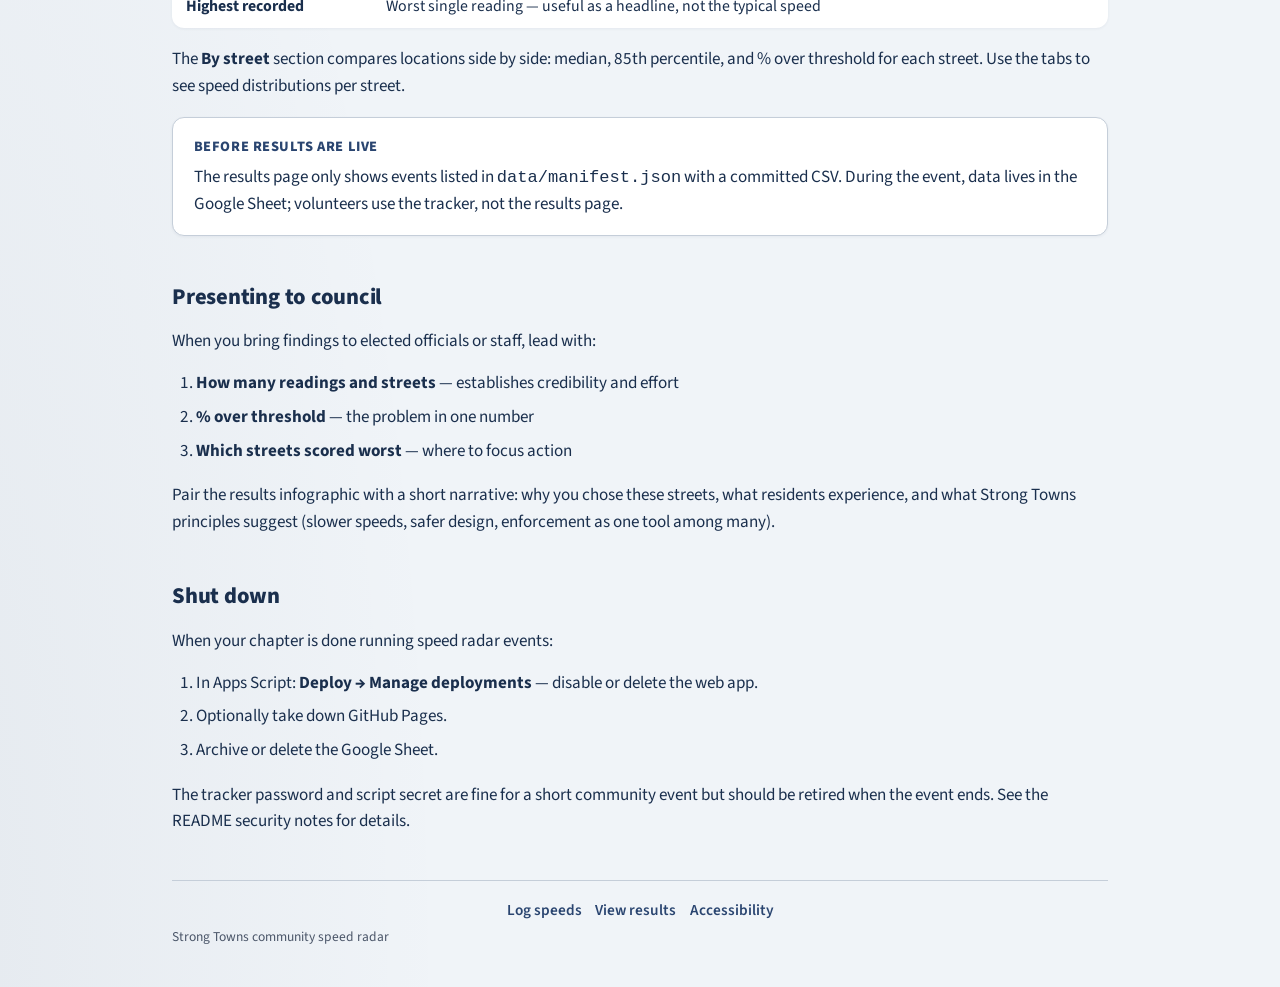
==== commit c0def91f: "Polish site chrome for AODA publish while keeping Strong Towns colours. Add sticky nav, accessibilit" ====
--- a/guide.html
+++ b/guide.html
@@ -5,28 +5,37 @@
   <meta name="viewport" content="width=device-width, initial-scale=1.0">
   <title>How to Run · Strong Towns Speed Radar</title>
   <link rel="icon" href="logo.png" type="image/png">
+  <link rel="preconnect" href="https://fonts.googleapis.com">
+  <link rel="preconnect" href="https://fonts.gstatic.com" crossorigin>
+  <link href="https://fonts.googleapis.com/css2?family=Source+Sans+3:wght@400;600;700;800&display=swap" rel="stylesheet">
   <link rel="stylesheet" href="styles.css">
   <link rel="stylesheet" href="guide.css">
 </head>
 <body>
-  <main id="guide-app">
-    <header class="site-header site-header--guide">
-      <div class="brand-text">
+  <a class="skip-link" href="#main-content">Skip to main content</a>
+
+  <div id="guide-app">
+    <header class="top-nav">
+      <a class="top-nav-brand" href="index.html">
+        <span class="brand-mark" aria-hidden="true">ST</span>
+        <span class="brand-name">Strong Towns <span class="brand-place">Niagara Falls</span></span>
+      </a>
+      <nav class="top-nav-links" aria-label="Site">
+        <a href="index.html">Log speeds</a>
+        <a href="results.html">Results</a>
+        <span class="nav-current" aria-current="page">How to run</span>
+        <a class="top-nav-cta" href="index.html">Log speeds</a>
+      </nav>
+    </header>
+
+    <main id="main-content" class="page-shell" tabindex="-1">
+      <header class="page-hero">
         <p class="eyebrow">Strong Towns</p>
         <h1>How to Run a Speed Radar Event</h1>
         <p class="tagline">A procedure guide for chapter organizers and volunteers — logging data, publishing results, and advocating for safer streets.</p>
-      </div>
-    </header>
-
-    <nav class="site-nav" aria-label="Site">
-      <a href="index.html">Log speeds</a>
-      <span class="nav-sep">·</span>
-      <a href="results.html">Results</a>
-      <span class="nav-sep">·</span>
-      <span class="nav-current">How to run</span>
-    </nav>
-
-    <div class="page-content page-content--prose">
+      </header>
+
+      <div class="page-content page-content--prose">
     <div class="guide-links">
       <a class="guide-link-card" href="index.html">
         <strong>Speed tracker</strong>
@@ -275,10 +284,15 @@
     </section>
 
     <footer class="site-footer">
-      <p><a href="index.html">Log speeds</a> · <a href="results.html">View results</a></p>
-      <p>Strong Towns community speed radar</p>
+      <nav class="footer-nav" aria-label="Footer">
+        <a href="index.html">Log speeds</a>
+        <a href="results.html">View results</a>
+        <a href="accessibility.html">Accessibility</a>
+      </nav>
+      <p class="footer-credit">Strong Towns community speed radar</p>
     </footer>
     </div>
-  </main>
+    </main>
+  </div>
 </body>
 </html>
--- a/styles.css
+++ b/styles.css
@@ -24,27 +24,49 @@
   --st-accent-dark: #5a9cb5;
   --bg: #f0f4f8;
   --surface: #ffffff;
+  --panel: #e8eef4;
   --text: #1a2f4d;
-  --muted: #5c6778;
-  --border: #d4dae3;
+  --muted: #4a5568;
+  --border: #c5ced9;
   --error: #b42318;
   --success: #1e6b3a;
-  --radius: 10px;
-  --shadow: 0 2px 12px rgba(26, 47, 77, 0.08);
+  --radius: 12px;
+  --shadow: 0 1px 3px rgba(26, 47, 77, 0.06);
   --page-max-width: 72rem;
   --page-padding: clamp(1rem, 3vw, 2rem);
   --content-narrow: 32rem;
+  --nav-height: 3.5rem;
+  --focus-ring: 2px solid var(--st-accent-dark);
+  --font: "Source Sans 3", "Segoe UI", sans-serif;
 }
 
 html {
   font-size: 18px;
+  scroll-behavior: smooth;
+}
+
+@media (prefers-reduced-motion: reduce) {
+  html {
+    scroll-behavior: auto;
+  }
+
+  *,
+  *::before,
+  *::after {
+    animation-duration: 0.01ms !important;
+    animation-iteration-count: 1 !important;
+    transition-duration: 0.01ms !important;
+  }
 }
 
 body {
   margin: 0;
   min-height: 100dvh;
-  font-family: system-ui, -apple-system, "Segoe UI", Roboto, sans-serif;
-  background: var(--bg);
+  font-family: var(--font);
+  background:
+    radial-gradient(ellipse 120% 80% at 100% -20%, rgba(142, 202, 230, 0.28), transparent 55%),
+    radial-gradient(ellipse 90% 60% at -10% 100%, rgba(26, 47, 77, 0.06), transparent 50%),
+    var(--bg);
   color: var(--text);
   line-height: 1.45;
 }
@@ -55,85 +77,191 @@
   font-weight: 800;
   letter-spacing: -0.02em;
   line-height: 1.15;
-}
-
-.site-header h1 {
-  font-size: 2rem;
-}
-
-.overlay-card {
-  max-width: 28rem;
-  margin: 0 auto;
-  padding: 1.25rem;
-}
-
-#app,
-#results-app,
-#guide-app {
-  max-width: var(--page-max-width);
-  margin: 0 auto;
-  padding: 1.25rem var(--page-padding);
-}
-
-.site-header {
-  display: flex;
-  align-items: center;
-  gap: 1rem;
-  margin: -1.25rem -1.25rem 1.5rem;
-  padding: 1.25rem;
-  background: linear-gradient(135deg, var(--st-navy) 0%, var(--st-navy-mid) 100%);
+  color: var(--st-navy);
+}
+
+a:focus-visible,
+button:focus-visible,
+input:focus-visible,
+select:focus-visible,
+summary:focus-visible {
+  outline: var(--focus-ring);
+  outline-offset: 2px;
+}
+
+.skip-link {
+  position: absolute;
+  left: 0.75rem;
+  top: -3rem;
+  z-index: 200;
+  padding: 0.5rem 0.85rem;
+  background: var(--st-navy);
   color: #fff;
-  border-radius: 0 0 var(--radius) var(--radius);
-  box-shadow: var(--shadow);
-}
-
-.site-header--compact {
-  margin: 0 0 1.5rem;
-  border-radius: var(--radius);
-}
-
-.site-header--tracker,
-.site-header--results,
-.site-header--guide {
-  margin: -1.25rem calc(-1 * var(--page-padding)) 1rem;
-  padding: 1.35rem var(--page-padding);
-}
-
-.site-header--tracker h1,
-.site-header--results h1,
-.site-header--guide h1 {
-  font-size: clamp(1.5rem, 2.5vw, 1.85rem);
-}
-
-.site-nav {
+  font-weight: 700;
+  text-decoration: none;
+  border-radius: 8px;
+}
+
+.skip-link:focus {
+  top: 0.75rem;
+}
+
+/* ——— Top nav (UnionOps-inspired chrome, ST colours) ——— */
+
+.top-nav {
+  position: sticky;
+  top: 0;
+  z-index: 50;
   display: flex;
   flex-wrap: wrap;
   align-items: center;
-  justify-content: flex-start;
-  gap: 0.5rem;
-  width: 100%;
-  margin: 0 0 1.25rem;
-  padding: 0;
-  font-size: 0.95rem;
-}
-
-.site-nav a {
+  justify-content: space-between;
+  gap: 0.75rem 1.25rem;
+  min-height: var(--nav-height);
+  padding: 0.65rem var(--page-padding);
+  background: rgba(255, 255, 255, 0.92);
+  backdrop-filter: blur(8px);
+  border-bottom: 1px solid var(--border);
+}
+
+@media (min-width: 768px) {
+  .top-nav {
+    padding-left: max(var(--page-padding), calc((100% - var(--page-max-width)) / 2 + var(--page-padding)));
+    padding-right: max(var(--page-padding), calc((100% - var(--page-max-width)) / 2 + var(--page-padding)));
+  }
+}
+
+.top-nav-brand {
+  display: flex;
+  align-items: center;
+  gap: 0.65rem;
+  text-decoration: none;
+  color: var(--st-navy);
+  min-width: 0;
+}
+
+.top-nav-brand:hover .brand-name {
+  color: var(--st-navy-mid);
+}
+
+.brand-mark {
+  flex-shrink: 0;
+  display: inline-flex;
+  align-items: center;
+  justify-content: center;
+  width: 2rem;
+  height: 2rem;
+  font-size: 0.7rem;
+  font-weight: 800;
+  letter-spacing: 0.02em;
+  color: #fff;
+  background: var(--st-navy);
+  border-radius: 8px;
+}
+
+.brand-name {
+  font-weight: 800;
+  font-size: 1rem;
+  letter-spacing: -0.01em;
+  line-height: 1.2;
+}
+
+.brand-place {
+  display: block;
+  font-size: 0.72rem;
+  font-weight: 600;
+  color: var(--muted);
+  letter-spacing: 0.02em;
+}
+
+.top-nav-links {
+  display: flex;
+  flex-wrap: wrap;
+  align-items: center;
+  gap: 0.35rem 0.85rem;
+  font-size: 0.92rem;
+}
+
+.top-nav-links a {
   color: var(--st-navy-mid);
   font-weight: 600;
   text-decoration: none;
 }
 
-.site-nav a:hover {
+.top-nav-links a:hover {
   text-decoration: underline;
-}
-
-.site-nav .nav-sep {
+  text-underline-offset: 3px;
+}
+
+.top-nav-links .nav-current {
   color: var(--muted);
-}
-
-.site-nav .nav-current {
+  font-weight: 700;
+}
+
+.top-nav-cta {
+  display: inline-flex;
+  align-items: center;
+  justify-content: center;
+  padding: 0.4rem 0.85rem;
+  font-size: 0.88rem;
+  font-weight: 700;
+  color: #fff !important;
+  background: var(--st-navy);
+  border-radius: 8px;
+  text-decoration: none !important;
+}
+
+.top-nav-cta:hover {
+  background: var(--st-navy-dark);
+}
+
+/* ——— Page shell ——— */
+
+#app,
+#results-app,
+#guide-app,
+#a11y-app {
+  margin: 0;
+  padding: 0 0 2rem;
+}
+
+.page-shell {
+  max-width: var(--page-max-width);
+  margin: 0 auto;
+  padding: 1.25rem var(--page-padding) 0;
+}
+
+.page-hero {
+  margin: 0 0 1.5rem;
+  padding-bottom: 1.15rem;
+  border-bottom: 1px solid var(--border);
+}
+
+.page-hero h1 {
+  font-size: clamp(1.5rem, 2.5vw, 1.95rem);
+}
+
+.page-hero .eyebrow {
+  margin: 0 0 0.35rem;
+  font-size: 0.8rem;
+  font-weight: 700;
+  letter-spacing: 0.06em;
+  text-transform: uppercase;
+  color: var(--st-accent-dark);
+}
+
+.page-hero .tagline,
+.page-hero .event-date {
+  margin: 0.45rem 0 0;
+  font-size: 1.05rem;
+  line-height: 1.4;
   color: var(--muted);
+}
+
+.page-hero .event-date {
+  font-size: 0.95rem;
   font-weight: 600;
+  color: var(--st-navy-mid);
 }
 
 .page-content {
@@ -161,6 +289,10 @@
 
 .page-content--prose .site-footer {
   text-align: left;
+}
+
+.page-content--wide {
+  max-width: 64rem;
 }
 
 .site-footer {
@@ -191,47 +323,14 @@
   font-size: 0.75rem;
 }
 
-.logo-wrap {
-  flex-shrink: 0;
-  line-height: 0;
-}
-
-.site-header .logo-wrap {
-  background: transparent;
-  padding: 0;
-}
-
-.logo-wrap[hidden] {
-  display: none !important;
-}
-
-.logo {
-  display: block;
-  width: 5.5rem;
-  height: auto;
-  max-height: 3.25rem;
-  object-fit: contain;
-}
-
-.brand-text {
-  min-width: 0;
-}
-
-.site-header .eyebrow {
-  margin: 0 0 0.25rem;
-  font-size: 0.85rem;
-  font-weight: 700;
-  letter-spacing: 0.08em;
-  text-transform: uppercase;
-  color: var(--st-accent);
-}
-
-.site-header .tagline {
-  margin: 0.4rem 0 0;
-  font-size: 1.05rem;
-  line-height: 1.4;
-  color: rgba(255, 255, 255, 0.9);
-}
+.footer-nav {
+  display: flex;
+  flex-wrap: wrap;
+  justify-content: center;
+  gap: 0.35rem 0.75rem;
+}
+
+/* ——— Login overlay ——— */
 
 .overlay {
   position: fixed;
@@ -248,17 +347,28 @@
 }
 
 .overlay[hidden],
-main[hidden] {
+main[hidden],
+#app[hidden] {
   display: none !important;
 }
 
 .overlay-card {
   width: 100%;
+  max-width: 28rem;
+  margin: 0 auto;
   background: var(--surface);
+  border: 1px solid var(--border);
   border-radius: var(--radius);
   box-shadow: var(--shadow);
-  padding: 1.25rem;
-}
+  padding: 1.5rem 1.35rem;
+}
+
+.overlay-card .page-hero {
+  margin-bottom: 1.25rem;
+  padding-bottom: 1rem;
+}
+
+/* ——— Form controls ——— */
 
 .field {
   margin-bottom: 1.25rem;
@@ -281,10 +391,12 @@
 
 input[type="text"],
 input[type="number"],
-input[type="password"] {
+input[type="password"],
+select {
   width: 100%;
   padding: 0.75rem 0.9rem;
   font-size: 1.1rem;
+  font-family: inherit;
   border: 2px solid var(--border);
   border-radius: var(--radius);
   background: var(--surface);
@@ -292,11 +404,11 @@
 }
 
 input::placeholder {
-  color: #9aa3b0;
+  color: #7a8699;
 }
 
 input:focus {
-  outline: 2px solid var(--st-accent-dark);
+  outline: var(--focus-ring);
   outline-offset: 1px;
   border-color: var(--st-navy-mid);
 }
@@ -331,7 +443,7 @@
 }
 
 .dir-btn:focus-visible {
-  outline: 2px solid var(--st-accent-dark);
+  outline: var(--focus-ring);
   outline-offset: 2px;
 }
 
@@ -341,6 +453,7 @@
   font-size: 1.05rem;
   font-weight: 700;
   letter-spacing: 0.02em;
+  font-family: inherit;
   color: #fff;
   background: var(--st-navy);
   border: none;
@@ -368,27 +481,27 @@
   margin: 0.5rem 0;
 }
 
-footer {
-  margin-top: 2rem;
-  padding-top: 1rem;
-  border-top: 1px solid var(--border);
-  font-size: 0.8rem;
-  color: var(--muted);
-}
-
-footer p {
-  margin: 0.25rem 0;
-}
-
 #radar-form {
   background: var(--surface);
-  padding: 1.15rem;
+  padding: 1.25rem;
   border-radius: var(--radius);
+  border: 1px solid var(--border);
   box-shadow: var(--shadow);
 }
 
 #queue-line {
-  color: var(--st-accent-dark);
+  color: var(--st-navy-mid);
+  font-weight: 600;
+}
+
+.info-strip {
+  margin: 1rem 0;
+  padding: 0.75rem 1rem;
+  background: var(--panel);
+  border-radius: var(--radius);
+  border-left: 4px solid var(--st-accent-dark);
+  font-size: 0.9rem;
+  color: var(--st-navy);
 }
 
 .recent-section {
@@ -420,9 +533,9 @@
   margin-bottom: 0.35rem;
   background: var(--surface);
   border-radius: 8px;
+  border: 1px solid var(--border);
   border-left: 3px solid var(--st-accent-dark);
   font-size: 0.95rem;
-  box-shadow: 0 1px 4px rgba(26, 47, 77, 0.05);
 }
 
 .recent-list li:last-child {
@@ -439,3 +552,22 @@
   font-size: 0.8rem;
   white-space: nowrap;
 }
+
+/* Accessibility statement */
+
+.a11y-prose h2 {
+  margin: 2rem 0 0.75rem;
+  font-size: 1.2rem;
+  color: var(--st-navy);
+}
+
+.a11y-prose p,
+.a11y-prose li {
+  font-size: 0.95rem;
+  line-height: 1.55;
+  color: var(--text);
+}
+
+.a11y-prose ul {
+  padding-left: 1.25rem;
+}
--- a/guide.css
+++ b/guide.css
@@ -4,6 +4,7 @@
   background: var(--surface);
   border-radius: var(--radius);
   box-shadow: var(--shadow);
+  border: 1px solid var(--border);
   border-left: 4px solid var(--st-accent-dark);
 }
 
@@ -248,6 +249,7 @@
   box-shadow: var(--shadow);
   text-decoration: none;
   color: inherit;
+  border: 1px solid var(--border);
   border-top: 3px solid var(--st-accent-dark);
   transition: box-shadow 0.15s;
 }
